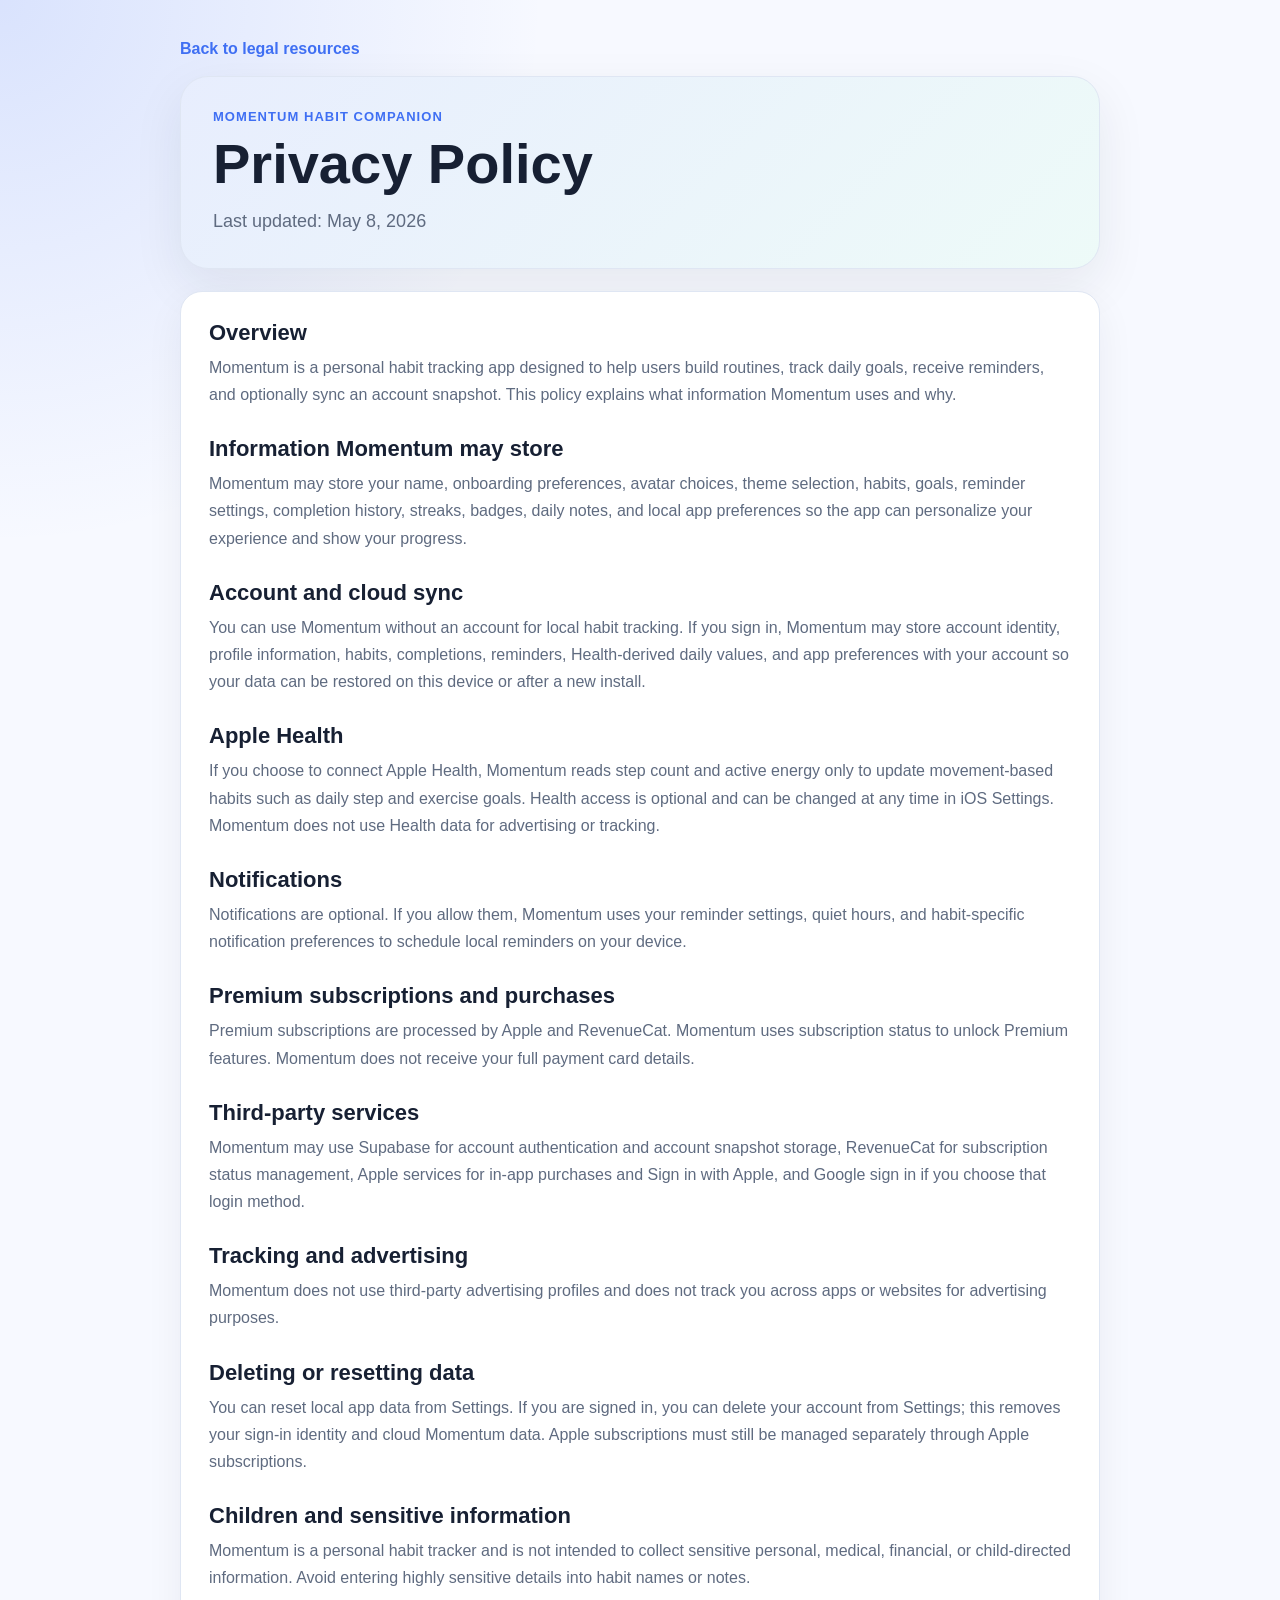
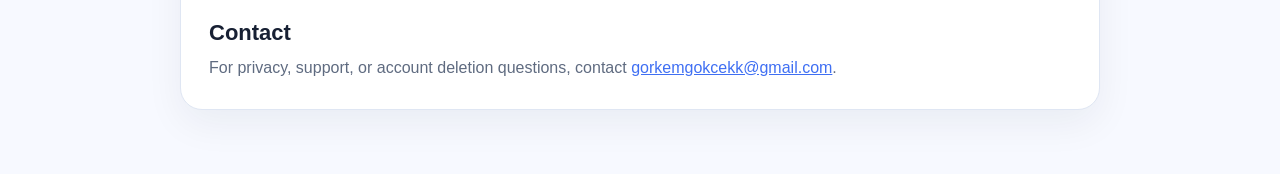
==== privacy.html @ e4510f71 "Add Momentum legal pages" ====
<!doctype html>
<html lang="en">
  <head>
    <meta charset="utf-8" />
    <meta name="viewport" content="width=device-width, initial-scale=1" />
    <title>Momentum Privacy Policy</title>
    <link rel="stylesheet" href="./styles.css" />
  </head>
  <body>
    <main class="page">
      <a class="back-link" href="./index.html">Back to legal resources</a>

      <section class="hero">
        <p class="eyebrow">Momentum Habit Companion</p>
        <h1>Privacy Policy</h1>
        <p>Last updated: May 8, 2026</p>
      </section>

      <section class="content">
        <h2>Overview</h2>
        <p>
          Momentum is a personal habit tracking app designed to help users build
          routines, track daily goals, receive reminders, and optionally sync an
          account snapshot. This policy explains what information Momentum uses
          and why.
        </p>

        <h2>Information Momentum may store</h2>
        <p>
          Momentum may store your name, onboarding preferences, avatar choices,
          theme selection, habits, goals, reminder settings, completion history,
          streaks, badges, daily notes, and local app preferences so the app can
          personalize your experience and show your progress.
        </p>

        <h2>Account and cloud sync</h2>
        <p>
          You can use Momentum without an account for local habit tracking. If
          you sign in, Momentum may store account identity, profile information,
          habits, completions, reminders, Health-derived daily values, and app
          preferences with your account so your data can be restored on this
          device or after a new install.
        </p>

        <h2>Apple Health</h2>
        <p>
          If you choose to connect Apple Health, Momentum reads step count and
          active energy only to update movement-based habits such as daily step
          and exercise goals. Health access is optional and can be changed at any
          time in iOS Settings. Momentum does not use Health data for advertising
          or tracking.
        </p>

        <h2>Notifications</h2>
        <p>
          Notifications are optional. If you allow them, Momentum uses your
          reminder settings, quiet hours, and habit-specific notification
          preferences to schedule local reminders on your device.
        </p>

        <h2>Premium subscriptions and purchases</h2>
        <p>
          Premium subscriptions are processed by Apple and RevenueCat. Momentum
          uses subscription status to unlock Premium features. Momentum does not
          receive your full payment card details.
        </p>

        <h2>Third-party services</h2>
        <p>
          Momentum may use Supabase for account authentication and account
          snapshot storage, RevenueCat for subscription status management, Apple
          services for in-app purchases and Sign in with Apple, and Google sign
          in if you choose that login method.
        </p>

        <h2>Tracking and advertising</h2>
        <p>
          Momentum does not use third-party advertising profiles and does not
          track you across apps or websites for advertising purposes.
        </p>

        <h2>Deleting or resetting data</h2>
        <p>
          You can reset local app data from Settings. If you are signed in, you
          can delete your account from Settings; this removes your sign-in
          identity and cloud Momentum data. Apple subscriptions must still be
          managed separately through Apple subscriptions.
        </p>

        <h2>Children and sensitive information</h2>
        <p>
          Momentum is a personal habit tracker and is not intended to collect
          sensitive personal, medical, financial, or child-directed information.
          Avoid entering highly sensitive details into habit names or notes.
        </p>

        <h2>Contact</h2>
        <p>
          For privacy, support, or account deletion questions, contact
          <a href="mailto:gorkemgokcekk@gmail.com">gorkemgokcekk@gmail.com</a>.
        </p>
      </section>
    </main>
  </body>
</html>
---- styles.css ----
:root {
  color-scheme: light dark;
  --bg: #f7f9ff;
  --card: #ffffff;
  --text: #172033;
  --muted: #5f6b80;
  --border: #dfe6f3;
  --accent: #3f6ff3;
}

* {
  box-sizing: border-box;
}

body {
  margin: 0;
  font-family: -apple-system, BlinkMacSystemFont, "Segoe UI", sans-serif;
  background:
    radial-gradient(circle at top left, rgba(63, 111, 243, 0.16), transparent 34rem),
    var(--bg);
  color: var(--text);
}

a {
  color: var(--accent);
}

.page {
  width: min(920px, calc(100% - 32px));
  margin: 0 auto;
  padding: 40px 0 64px;
}

.hero {
  border: 1px solid var(--border);
  border-radius: 28px;
  background: linear-gradient(135deg, rgba(63, 111, 243, 0.12), rgba(31, 197, 167, 0.08)), var(--card);
  padding: 32px;
  margin-bottom: 22px;
  box-shadow: 0 18px 50px rgba(23, 32, 51, 0.08);
}

.eyebrow {
  margin: 0 0 12px;
  color: var(--accent);
  font-size: 13px;
  font-weight: 800;
  letter-spacing: 0.08em;
  text-transform: uppercase;
}

h1 {
  margin: 0;
  font-size: clamp(34px, 7vw, 56px);
  line-height: 1;
}

.hero p:last-child {
  margin: 16px 0 0;
  color: var(--muted);
  font-size: 18px;
  line-height: 1.55;
}

.card-grid {
  display: grid;
  grid-template-columns: repeat(auto-fit, minmax(220px, 1fr));
  gap: 16px;
}

.card,
.content {
  border: 1px solid var(--border);
  border-radius: 22px;
  background: var(--card);
  box-shadow: 0 14px 38px rgba(23, 32, 51, 0.06);
}

.card {
  display: block;
  padding: 22px;
  color: var(--text);
  text-decoration: none;
}

.card span {
  display: block;
  margin-bottom: 8px;
  font-size: 20px;
  font-weight: 800;
}

.card small {
  color: var(--muted);
  font-size: 14px;
  line-height: 1.45;
}

.content {
  padding: 28px;
}

.content h2 {
  margin: 28px 0 8px;
  font-size: 22px;
}

.content h2:first-child {
  margin-top: 0;
}

.content p {
  margin: 0;
  color: var(--muted);
  font-size: 16px;
  line-height: 1.7;
}

.back-link {
  display: inline-flex;
  margin-bottom: 18px;
  font-weight: 700;
  text-decoration: none;
}

@media (prefers-color-scheme: dark) {
  :root {
    --bg: #08111f;
    --card: #111c2d;
    --text: #eef4ff;
    --muted: #aeb9cc;
    --border: #23314a;
    --accent: #8ca8ff;
  }

  .hero,
  .card,
  .content {
    box-shadow: none;
  }
}
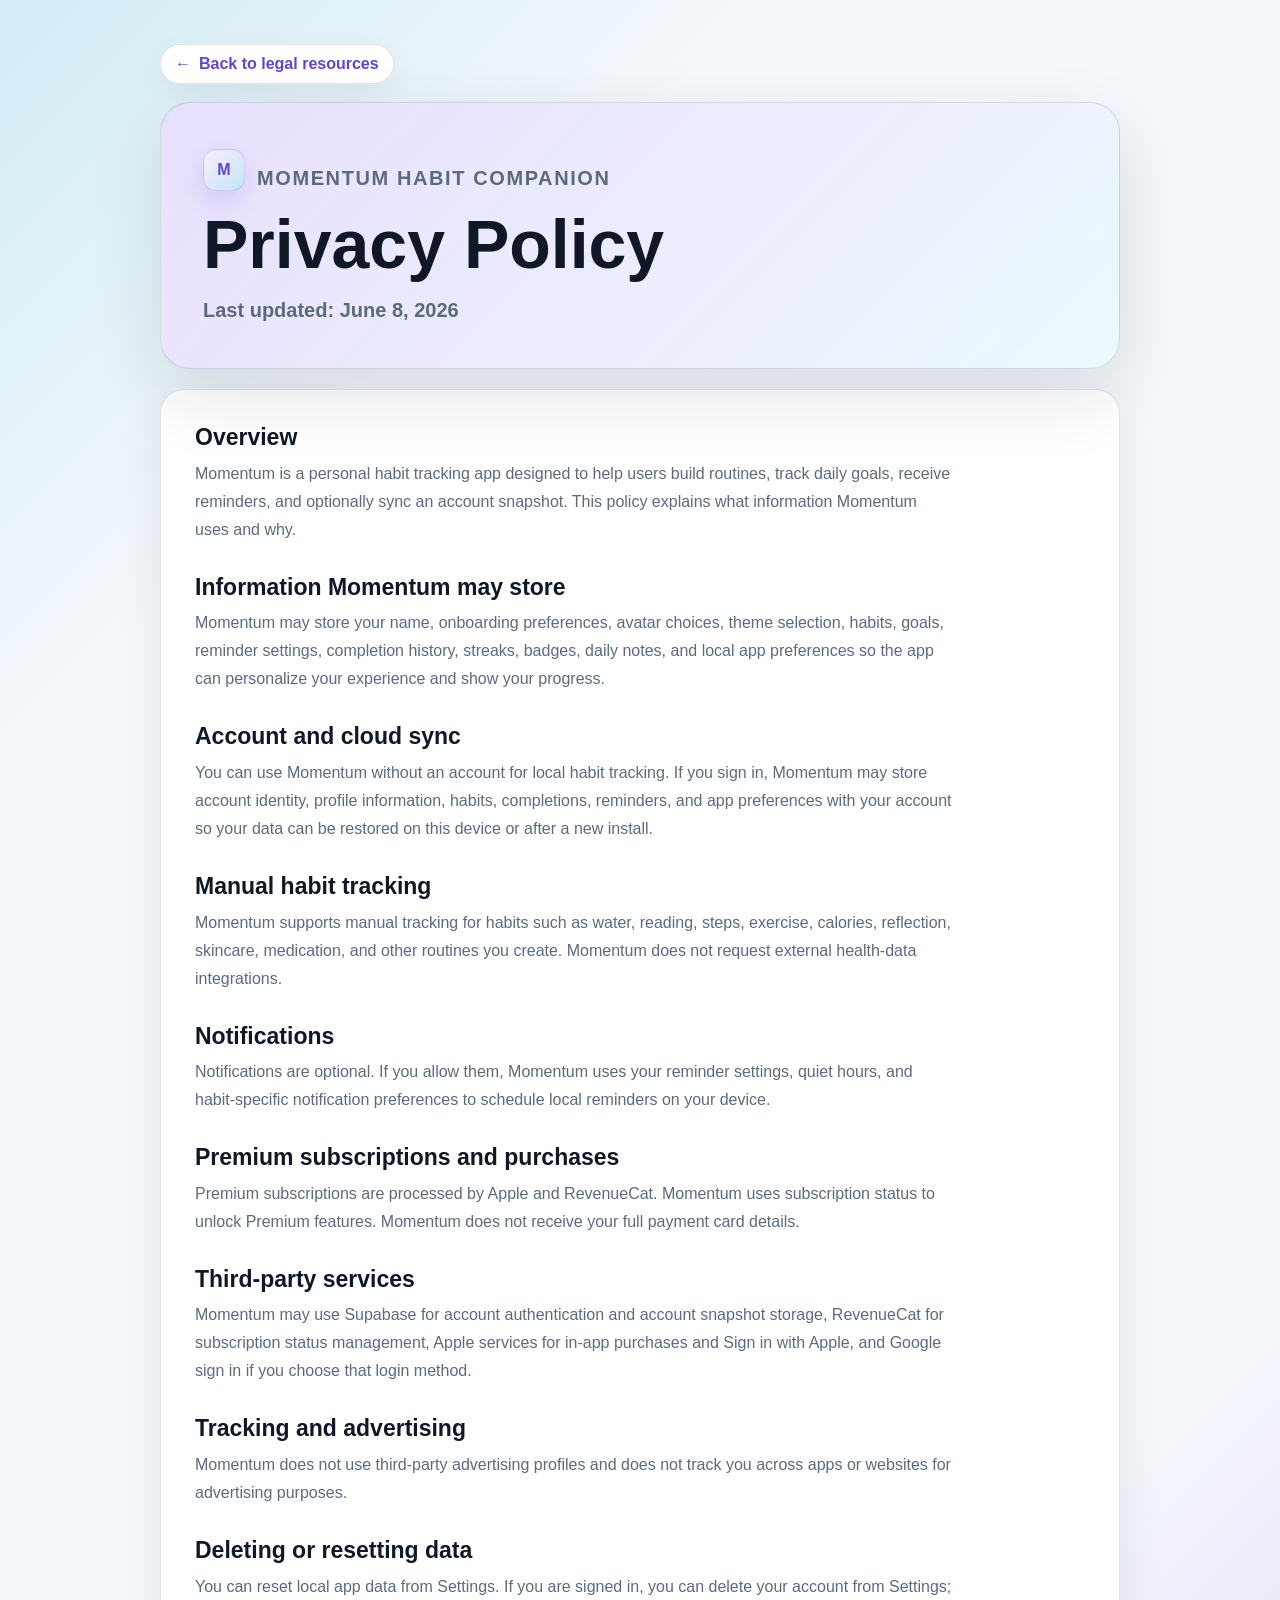
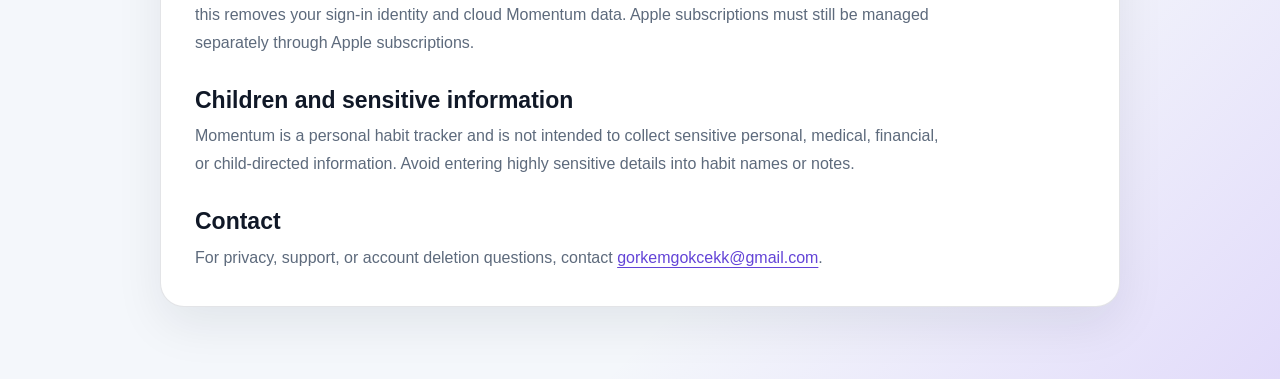
==== commit ddfc2b1e: "Refresh legal site content and design" ====
--- a/privacy.html
+++ b/privacy.html
@@ -3,6 +3,10 @@
   <head>
     <meta charset="utf-8" />
     <meta name="viewport" content="width=device-width, initial-scale=1" />
+    <meta
+      name="description"
+      content="Momentum Privacy Policy for app, account, notification, subscription, and support data."
+    />
     <title>Momentum Privacy Policy</title>
     <link rel="stylesheet" href="./styles.css" />
   </head>
@@ -11,9 +15,12 @@
       <a class="back-link" href="./index.html">Back to legal resources</a>
 
       <section class="hero">
-        <p class="eyebrow">Momentum Habit Companion</p>
+        <div class="brand-row">
+          <div class="brand-mark">M</div>
+          <p class="eyebrow">Momentum Habit Companion</p>
+        </div>
         <h1>Privacy Policy</h1>
-        <p>Last updated: May 8, 2026</p>
+        <p>Last updated: June 8, 2026</p>
       </section>
 
       <section class="content">
@@ -37,18 +44,16 @@
         <p>
           You can use Momentum without an account for local habit tracking. If
           you sign in, Momentum may store account identity, profile information,
-          habits, completions, reminders, Health-derived daily values, and app
-          preferences with your account so your data can be restored on this
-          device or after a new install.
+          habits, completions, reminders, and app preferences with your account
+          so your data can be restored on this device or after a new install.
         </p>
 
-        <h2>Apple Health</h2>
+        <h2>Manual habit tracking</h2>
         <p>
-          If you choose to connect Apple Health, Momentum reads step count and
-          active energy only to update movement-based habits such as daily step
-          and exercise goals. Health access is optional and can be changed at any
-          time in iOS Settings. Momentum does not use Health data for advertising
-          or tracking.
+          Momentum supports manual tracking for habits such as water, reading,
+          steps, exercise, calories, reflection, skincare, medication, and other
+          routines you create. Momentum does not request external health-data
+          integrations.
         </p>
 
         <h2>Notifications</h2>
--- a/styles.css
+++ b/styles.css
@@ -1,108 +1,181 @@
 :root {
   color-scheme: light dark;
-  --bg: #f7f9ff;
-  --card: #ffffff;
-  --text: #172033;
-  --muted: #5f6b80;
-  --border: #dfe6f3;
-  --accent: #3f6ff3;
+  --bg: #f4f7fb;
+  --surface: rgba(255, 255, 255, 0.82);
+  --surface-strong: #ffffff;
+  --text: #101827;
+  --muted: #5d6a7c;
+  --border: rgba(28, 39, 60, 0.12);
+  --accent: #8f5cf7;
+  --accent-strong: #6344d7;
+  --cyan: #1ebbd7;
+  --green: #35c98c;
+  --shadow: rgba(18, 24, 38, 0.12);
 }
 
 * {
   box-sizing: border-box;
 }
 
+html {
+  min-height: 100%;
+  background: var(--bg);
+}
+
 body {
-  margin: 0;
-  font-family: -apple-system, BlinkMacSystemFont, "Segoe UI", sans-serif;
+  min-height: 100%;
+  margin: 0;
+  font-family:
+    Inter, ui-sans-serif, -apple-system, BlinkMacSystemFont, "Segoe UI",
+    sans-serif;
   background:
-    radial-gradient(circle at top left, rgba(63, 111, 243, 0.16), transparent 34rem),
+    linear-gradient(135deg, rgba(30, 187, 215, 0.16), transparent 34rem),
+    linear-gradient(315deg, rgba(143, 92, 247, 0.18), transparent 30rem),
     var(--bg);
   color: var(--text);
 }
 
 a {
-  color: var(--accent);
+  color: var(--accent-strong);
+  text-underline-offset: 4px;
 }
 
 .page {
-  width: min(920px, calc(100% - 32px));
+  width: min(960px, calc(100% - 32px));
   margin: 0 auto;
-  padding: 40px 0 64px;
+  padding: 44px 0 72px;
 }
 
 .hero {
+  position: relative;
+  overflow: hidden;
   border: 1px solid var(--border);
-  border-radius: 28px;
-  background: linear-gradient(135deg, rgba(63, 111, 243, 0.12), rgba(31, 197, 167, 0.08)), var(--card);
-  padding: 32px;
-  margin-bottom: 22px;
-  box-shadow: 0 18px 50px rgba(23, 32, 51, 0.08);
+  border-radius: 30px;
+  background:
+    linear-gradient(135deg, rgba(143, 92, 247, 0.18), rgba(30, 187, 215, 0.08)),
+    var(--surface);
+  padding: clamp(26px, 5vw, 42px);
+  margin-bottom: 20px;
+  box-shadow: 0 26px 70px var(--shadow);
+  backdrop-filter: blur(18px);
+}
+
+.brand-row {
+  display: inline-flex;
+  align-items: center;
+  gap: 12px;
+  margin-bottom: 18px;
+}
+
+.brand-mark {
+  display: grid;
+  width: 42px;
+  height: 42px;
+  place-items: center;
+  border: 1px solid rgba(143, 92, 247, 0.28);
+  border-radius: 13px;
+  background:
+    linear-gradient(135deg, rgba(255, 255, 255, 0.92), rgba(255, 255, 255, 0.7)),
+    linear-gradient(135deg, var(--accent), var(--cyan));
+  color: var(--accent-strong);
+  font-weight: 900;
+  box-shadow: 0 12px 24px rgba(99, 68, 215, 0.15);
 }
 
 .eyebrow {
-  margin: 0 0 12px;
-  color: var(--accent);
+  margin: 0;
+  color: var(--accent-strong);
   font-size: 13px;
-  font-weight: 800;
+  font-weight: 850;
   letter-spacing: 0.08em;
   text-transform: uppercase;
 }
 
 h1 {
-  margin: 0;
-  font-size: clamp(34px, 7vw, 56px);
-  line-height: 1;
+  max-width: 780px;
+  margin: 0;
+  font-size: clamp(38px, 8vw, 68px);
+  line-height: 0.96;
+  letter-spacing: 0;
 }
 
 .hero p:last-child {
-  margin: 16px 0 0;
-  color: var(--muted);
-  font-size: 18px;
+  max-width: 690px;
+  margin: 18px 0 0;
+  color: var(--muted);
+  font-size: clamp(17px, 2vw, 20px);
   line-height: 1.55;
+  font-weight: 580;
 }
 
 .card-grid {
   display: grid;
-  grid-template-columns: repeat(auto-fit, minmax(220px, 1fr));
+  grid-template-columns: repeat(auto-fit, minmax(240px, 1fr));
   gap: 16px;
 }
 
 .card,
-.content {
+.content,
+.notice {
   border: 1px solid var(--border);
-  border-radius: 22px;
-  background: var(--card);
-  box-shadow: 0 14px 38px rgba(23, 32, 51, 0.06);
+  border-radius: 24px;
+  background: var(--surface-strong);
+  box-shadow: 0 18px 48px rgba(18, 24, 38, 0.08);
 }
 
 .card {
   display: block;
-  padding: 22px;
+  min-height: 190px;
+  padding: 24px;
   color: var(--text);
   text-decoration: none;
-}
-
-.card span {
+  transition:
+    transform 160ms ease,
+    border-color 160ms ease,
+    box-shadow 160ms ease;
+}
+
+.card:hover {
+  transform: translateY(-3px);
+  border-color: rgba(143, 92, 247, 0.36);
+  box-shadow: 0 24px 60px rgba(18, 24, 38, 0.13);
+}
+
+.card-kicker {
+  display: inline-flex;
+  margin-bottom: 18px;
+  border-radius: 999px;
+  padding: 8px 12px;
+  background: rgba(143, 92, 247, 0.12);
+  color: var(--accent-strong);
+  font-size: 12px;
+  font-weight: 850;
+  letter-spacing: 0.08em;
+  text-transform: uppercase;
+}
+
+.card strong {
   display: block;
-  margin-bottom: 8px;
-  font-size: 20px;
-  font-weight: 800;
+  margin-bottom: 9px;
+  font-size: 24px;
+  line-height: 1.12;
 }
 
 .card small {
-  color: var(--muted);
-  font-size: 14px;
-  line-height: 1.45;
+  display: block;
+  color: var(--muted);
+  font-size: 15px;
+  line-height: 1.55;
 }
 
 .content {
-  padding: 28px;
+  padding: clamp(24px, 4vw, 34px);
 }
 
 .content h2 {
-  margin: 28px 0 8px;
-  font-size: 22px;
+  margin: 30px 0 8px;
+  font-size: 23px;
+  line-height: 1.2;
 }
 
 .content h2:first-child {
@@ -110,32 +183,79 @@
 }
 
 .content p {
+  max-width: 760px;
   margin: 0;
   color: var(--muted);
   font-size: 16px;
-  line-height: 1.7;
+  line-height: 1.75;
+}
+
+.notice {
+  margin-top: 16px;
+  padding: 20px 22px;
+}
+
+.notice p {
+  margin: 0;
+  color: var(--muted);
+  font-size: 15px;
+  line-height: 1.65;
 }
 
 .back-link {
   display: inline-flex;
+  align-items: center;
   margin-bottom: 18px;
-  font-weight: 700;
+  border: 1px solid var(--border);
+  border-radius: 999px;
+  padding: 10px 14px;
+  background: var(--surface-strong);
+  font-weight: 760;
   text-decoration: none;
+  box-shadow: 0 10px 30px rgba(18, 24, 38, 0.06);
+}
+
+.back-link::before {
+  content: "←";
+  margin-right: 8px;
+}
+
+@media (max-width: 640px) {
+  .page {
+    width: min(100% - 24px, 960px);
+    padding-top: 24px;
+  }
+
+  .hero {
+    border-radius: 24px;
+  }
+
+  .card,
+  .content,
+  .notice {
+    border-radius: 20px;
+  }
 }
 
 @media (prefers-color-scheme: dark) {
   :root {
-    --bg: #08111f;
-    --card: #111c2d;
-    --text: #eef4ff;
-    --muted: #aeb9cc;
-    --border: #23314a;
-    --accent: #8ca8ff;
-  }
-
-  .hero,
-  .card,
-  .content {
-    box-shadow: none;
-  }
-}
+    --bg: #07101d;
+    --surface: rgba(16, 25, 42, 0.78);
+    --surface-strong: #101a2b;
+    --text: #f4f7ff;
+    --muted: #a9b4c6;
+    --border: rgba(180, 197, 226, 0.14);
+    --accent: #b48cff;
+    --accent-strong: #a7b2ff;
+    --cyan: #35d3ee;
+    --green: #48dd9d;
+    --shadow: rgba(0, 0, 0, 0.26);
+  }
+
+  .brand-mark {
+    background:
+      linear-gradient(135deg, rgba(255, 255, 255, 0.96), rgba(255, 255, 255, 0.78)),
+      linear-gradient(135deg, var(--accent), var(--cyan));
+    color: #7547de;
+  }
+}
